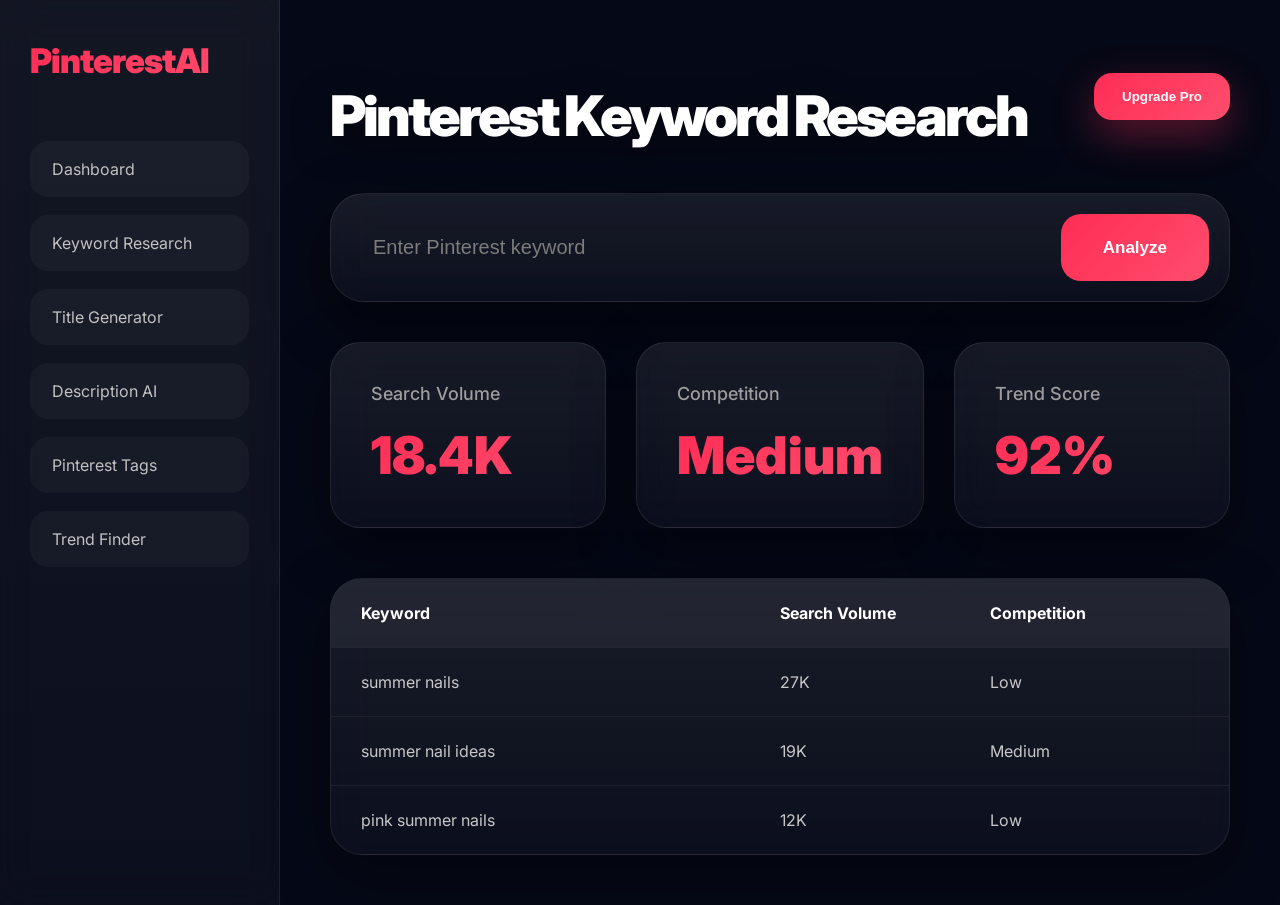
==== pages/dashboard.html @ be337a4b "dashboard added" ====
<!DOCTYPE html>
<html lang="en">

<head>

  <meta charset="UTF-8">
  <meta name="viewport" content="width=device-width, initial-scale=1.0">

  <title>PinterestAI Dashboard</title>

  <link rel="stylesheet" href="../css/style.css">

  <link rel="preconnect" href="https://fonts.googleapis.com">
  <link href="https://fonts.googleapis.com/css2?family=Inter:wght@300;400;500;600;700;800;900&display=swap" rel="stylesheet">

</head>

<body>

  <div class="dashboard">

    <!-- SIDEBAR -->

    <aside class="sidebar">

      <div class="sidebar-logo">
        PinterestAI
      </div>

      <div class="sidebar-links">

        <a href="#">Dashboard</a>
        <a href="#">Keyword Research</a>
        <a href="#">Title Generator</a>
        <a href="#">Description AI</a>
        <a href="#">Pinterest Tags</a>
        <a href="#">Trend Finder</a>

      </div>

    </aside>

    <!-- MAIN -->

    <main class="dashboard-main">

      <div class="dashboard-top">

        <h1>
          Pinterest Keyword Research
        </h1>

        <button>
          Upgrade Pro
        </button>

      </div>

      <!-- SEARCH -->

      <div class="research-box">

        <input
        type="text"
        placeholder="Enter Pinterest keyword">

        <button>
          Analyze
        </button>

      </div>

      <!-- STATS -->

      <div class="stats-grid">

        <div class="stat-card">

          <h3>Search Volume</h3>

          <p>18.4K</p>

        </div>

        <div class="stat-card">

          <h3>Competition</h3>

          <p>Medium</p>

        </div>

        <div class="stat-card">

          <h3>Trend Score</h3>

          <p>92%</p>

        </div>

      </div>

      <!-- KEYWORDS -->

      <div class="keyword-table">

        <div class="table-head">

          <span>Keyword</span>
          <span>Search Volume</span>
          <span>Competition</span>

        </div>

        <div class="table-row">

          <span>summer nails</span>
          <span>27K</span>
          <span>Low</span>

        </div>

        <div class="table-row">

          <span>summer nail ideas</span>
          <span>19K</span>
          <span>Medium</span>

        </div>

        <div class="table-row">

          <span>pink summer nails</span>
          <span>12K</span>
          <span>Low</span>

        </div>

      </div>

    </main>

  </div>

</body>

</html>
---- css/style.css ----
*{
  margin:0;
  padding:0;
  box-sizing:border-box;
}

body{
  font-family:'Inter',sans-serif;
  background:#050816;
  color:white;
  overflow-x:hidden;
  position:relative;
}

/* BACKGROUND */

.bg-blur{
  position:absolute;
  border-radius:50%;
  filter:blur(120px);
  z-index:-1;
}

.blur1{
  width:500px;
  height:500px;
  background:#ff2d55;
  top:-180px;
  left:-180px;
  opacity:0.22;
}

.blur2{
  width:450px;
  height:450px;
  background:#ff4d6d;
  right:-140px;
  bottom:-140px;
  opacity:0.14;
}

/* NAVBAR */

header{
  width:100%;
  display:flex;
  justify-content:space-between;
  align-items:center;
  padding:35px 90px;
  position:relative;
  z-index:100;
}

.logo{
  font-size:34px;
  font-weight:900;
  letter-spacing:-1px;
}

nav{
  display:flex;
  align-items:center;
  gap:35px;
}

nav a{
  color:#c3c3c3;
  text-decoration:none;
  font-size:15px;
  transition:0.35s;
}

nav a:hover{
  color:white;
}

nav button{
  border:none;
  background:
  linear-gradient(
  135deg,
  #ff2d55,
  #ff4d6d
  );

  color:white;

  padding:16px 30px;

  border-radius:18px;

  font-weight:700;

  cursor:pointer;

  transition:0.45s;

  box-shadow:
  0 12px 35px rgba(255,45,85,0.35);
}

nav button:hover{

  transform:
  translateY(-4px)
  scale(1.03);

  box-shadow:
  0 20px 50px rgba(255,45,85,0.45);
}

/* HERO */

.hero{

  width:100%;

  min-height:100vh;

  display:flex;

  flex-direction:column;

  justify-content:center;

  align-items:center;

  padding:120px 20px 90px;

  text-align:center;

  position:relative;

  overflow:hidden;
}

/* GRID EFFECT */

.hero::before{

  content:"";

  position:absolute;

  width:100%;
  height:100%;

  background-image:

  linear-gradient(
  rgba(255,255,255,0.03) 1px,
  transparent 1px
  ),

  linear-gradient(
  90deg,
  rgba(255,255,255,0.03) 1px,
  transparent 1px
  );

  background-size:70px 70px;

  opacity:0.22;

  z-index:-2;
}

/* GLOW */

.hero::after{

  content:"";

  position:absolute;

  width:850px;
  height:850px;

  background:
  radial-gradient(
  circle,
  rgba(255,45,85,0.22),
  transparent 70%
  );

  top:50%;
  left:50%;

  transform:
  translate(-50%,-50%);

  z-index:-1;
}

.badge{

  background:
  rgba(255,255,255,0.06);

  border:
  1px solid rgba(255,255,255,0.08);

  padding:15px 30px;

  border-radius:100px;

  font-size:14px;

  color:#d2d2d2;

  backdrop-filter:blur(20px);

  box-shadow:
  0 10px 30px rgba(0,0,0,0.35);
}

h1{

  font-size:120px;

  line-height:0.95;

  max-width:1250px;

  margin-top:40px;

  font-weight:900;

  letter-spacing:-7px;

  text-align:center;

  position:relative;

  z-index:2;

  text-shadow:
  0 10px 40px rgba(0,0,0,0.45);
}

h1 span{

  background:
  linear-gradient(
  135deg,
  #ff2d55,
  #ff4d6d
  );

  -webkit-background-clip:text;
  -webkit-text-fill-color:transparent;
}

.subtitle{

  max-width:820px;

  margin-top:34px;

  color:#9f9f9f;

  font-size:22px;

  line-height:1.9;
}

/* GENERATOR */

.generator-box{

  width:100%;

  max-width:1050px;

  margin-top:75px;

  background:
  linear-gradient(
  180deg,
  rgba(255,255,255,0.08),
  rgba(255,255,255,0.03)
  );

  border:
  1px solid rgba(255,255,255,0.08);

  border-radius:34px;

  padding:20px;

  display:flex;

  gap:20px;

  backdrop-filter:blur(24px);

  box-shadow:
  0 25px 80px rgba(0,0,0,0.45),
  0 0 60px rgba(255,45,85,0.08);

  position:relative;
}

.generator-box input{

  flex:1;

  background:transparent;

  border:none;

  outline:none;

  color:white;

  font-size:20px;

  padding:24px;
}

.generator-box input::placeholder{
  color:#777;
}

.generator-box button{

  border:none;

  background:
  linear-gradient(
  135deg,
  #ff2d55,
  #ff4d6d
  );

  color:white;

  padding:0 48px;

  border-radius:22px;

  font-size:18px;

  font-weight:700;

  cursor:pointer;

  transition:0.45s;

  position:relative;

  overflow:hidden;

  box-shadow:
  0 15px 45px rgba(255,45,85,0.35);
}

.generator-box button:hover{

  transform:
  translateY(-4px)
  scale(1.03);

  box-shadow:
  0 25px 60px rgba(255,45,85,0.45);
}

/* RESULTS */

#results{

  width:100%;

  max-width:1050px;

  margin-top:40px;
}

.result-card{

  background:
  linear-gradient(
  180deg,
  rgba(255,255,255,0.08),
  rgba(255,255,255,0.03)
  );

  border:
  1px solid rgba(255,255,255,0.08);

  border-radius:30px;

  padding:40px;

  margin-top:25px;

  font-size:24px;

  line-height:1.7;

  backdrop-filter:blur(20px);

  transition:0.45s;

  box-shadow:
  0 20px 60px rgba(0,0,0,0.35);
}

.result-card:hover{

  transform:
  translateY(-8px);

  box-shadow:
  0 30px 80px rgba(0,0,0,0.45);
}

.copy-btn{

  margin-top:28px;

  background:#10131d;

  border:none;

  color:white;

  padding:15px 26px;

  border-radius:16px;

  cursor:pointer;

  transition:0.35s;
}

.copy-btn:hover{
  background:#171b29;
}

/* FEATURES */

.features{

  width:100%;

  padding:160px 20px;

  position:relative;
}

.features h2{

  text-align:center;

  font-size:92px;

  font-weight:900;

  letter-spacing:-5px;

  background:
  linear-gradient(
  135deg,
  #ff2d55,
  #ff4d6d
  );

  -webkit-background-clip:text;
  -webkit-text-fill-color:transparent;
}

.feature-subtitle{

  text-align:center;

  color:#9f9f9f;

  max-width:780px;

  margin:30px auto 0;

  line-height:1.9;

  font-size:21px;
}

.feature-grid{

  width:100%;

  max-width:1450px;

  margin:100px auto 0;

  display:grid;

  grid-template-columns:repeat(3,1fr);

  gap:40px;
}

.feature-card{

  position:relative;

  overflow:hidden;

  background:
  linear-gradient(
  180deg,
  rgba(255,255,255,0.08),
  rgba(255,255,255,0.03)
  );

  border:
  1px solid rgba(255,255,255,0.08);

  border-radius:38px;

  padding:75px 45px;

  backdrop-filter:blur(24px);

  transition:0.5s;

  transform-style:preserve-3d;

  box-shadow:
  0 25px 70px rgba(0,0,0,0.45);
}

.feature-card:hover{

  transform:
  translateY(-14px)
  rotateX(5deg)
  rotateY(-5deg);

  box-shadow:
  0 40px 90px rgba(0,0,0,0.55),
  0 0 70px rgba(255,45,85,0.14);
}

.icon-circle{

  width:120px;
  height:120px;

  border-radius:50%;

  background:
  linear-gradient(
  135deg,
  #ff2d55,
  #ff4d6d
  );

  display:flex;

  justify-content:center;

  align-items:center;

  margin:auto;

  font-size:50px;

  box-shadow:
  0 20px 50px rgba(255,45,85,0.35);
}

.feature-card h3{

  text-align:center;

  margin-top:38px;

  font-size:38px;

  line-height:1.3;
}

.feature-card p{

  text-align:center;

  color:#9f9f9f;

  line-height:2;

  margin-top:24px;

  font-size:18px;
}

/* MOBILE */

@media(max-width:992px){

  h1{
    font-size:75px;
  }

  .feature-grid{
    grid-template-columns:1fr 1fr;
  }
}

@media(max-width:768px){

  header{
    flex-direction:column;
    gap:20px;
    padding:25px 20px;
  }

  nav{
    flex-wrap:wrap;
    justify-content:center;
  }

  h1{
    font-size:50px;
    letter-spacing:-2px;
  }

  .subtitle{
    font-size:17px;
  }

  .generator-box{
    flex-direction:column;
  }

  .generator-box button{
    height:65px;
  }

  .features h2{
    font-size:56px;
  }

  .feature-grid{
    grid-template-columns:1fr;
  }

  .feature-card{
    padding:55px 30px;
  }
}


/* =========================
DASHBOARD
========================= */

.dashboard{

  width:100%;
  min-height:100vh;

  display:flex;

  background:#050816;
}

/* SIDEBAR */

.sidebar{

  width:280px;

  min-height:100vh;

  background:
  linear-gradient(
  180deg,
  rgba(255,255,255,0.06),
  rgba(255,255,255,0.03)
  );

  border-right:
  1px solid rgba(255,255,255,0.08);

  backdrop-filter:blur(20px);

  padding:40px 30px;

  position:sticky;

  top:0;
}

.sidebar-logo{

  font-size:34px;

  font-weight:900;

  letter-spacing:-1px;

  margin-bottom:60px;

  background:
  linear-gradient(
  135deg,
  #ff2d55,
  #ff4d6d
  );

  -webkit-background-clip:text;
  -webkit-text-fill-color:transparent;
}

.sidebar-links{

  display:flex;

  flex-direction:column;

  gap:18px;
}

.sidebar-links a{

  text-decoration:none;

  color:#c2c2c2;

  padding:18px 22px;

  border-radius:18px;

  transition:0.35s;

  font-size:16px;

  background:
  rgba(255,255,255,0.03);
}

.sidebar-links a:hover{

  background:
  linear-gradient(
  135deg,
  #ff2d55,
  #ff4d6d
  );

  color:white;

  transform:translateX(6px);
}

/* MAIN */

.dashboard-main{

  flex:1;

  padding:50px;
}

/* TOP */

.dashboard-top{

  display:flex;

  justify-content:space-between;

  align-items:center;

  margin-bottom:50px;
}

.dashboard-top h1{

  font-size:56px;

  font-weight:900;

  letter-spacing:-3px;
}

.dashboard-top button{

  border:none;

  background:
  linear-gradient(
  135deg,
  #ff2d55,
  #ff4d6d
  );

  color:white;

  padding:16px 28px;

  border-radius:18px;

  font-weight:700;

  cursor:pointer;

  transition:0.4s;

  box-shadow:
  0 15px 40px rgba(255,45,85,0.35);
}

.dashboard-top button:hover{

  transform:
  translateY(-4px);

  box-shadow:
  0 25px 60px rgba(255,45,85,0.45);
}

/* SEARCH BOX */

.research-box{

  width:100%;

  background:
  linear-gradient(
  180deg,
  rgba(255,255,255,0.08),
  rgba(255,255,255,0.03)
  );

  border:
  1px solid rgba(255,255,255,0.08);

  border-radius:34px;

  padding:20px;

  display:flex;

  gap:20px;

  backdrop-filter:blur(20px);

  box-shadow:
  0 20px 60px rgba(0,0,0,0.45);
}

.research-box input{

  flex:1;

  background:transparent;

  border:none;

  outline:none;

  color:white;

  font-size:20px;

  padding:22px;
}

.research-box input::placeholder{
  color:#7c7c7c;
}

.research-box button{

  border:none;

  background:
  linear-gradient(
  135deg,
  #ff2d55,
  #ff4d6d
  );

  color:white;

  padding:0 42px;

  border-radius:20px;

  font-size:17px;

  font-weight:700;

  cursor:pointer;

  transition:0.4s;
}

.research-box button:hover{

  transform:
  translateY(-4px);

  box-shadow:
  0 20px 50px rgba(255,45,85,0.45);
}

/* STATS */

.stats-grid{

  width:100%;

  display:grid;

  grid-template-columns:
  repeat(3,1fr);

  gap:30px;

  margin-top:40px;
}

.stat-card{

  background:
  linear-gradient(
  180deg,
  rgba(255,255,255,0.08),
  rgba(255,255,255,0.03)
  );

  border:
  1px solid rgba(255,255,255,0.08);

  border-radius:30px;

  padding:40px;

  backdrop-filter:blur(20px);

  transition:0.4s;

  box-shadow:
  0 20px 60px rgba(0,0,0,0.35);
}

.stat-card:hover{

  transform:
  translateY(-8px);

  box-shadow:
  0 30px 80px rgba(0,0,0,0.45);
}

.stat-card h3{

  color:#9d9d9d;

  font-size:18px;

  font-weight:500;
}

.stat-card p{

  margin-top:20px;

  font-size:52px;

  font-weight:900;

  background:
  linear-gradient(
  135deg,
  #ff2d55,
  #ff4d6d
  );

  -webkit-background-clip:text;
  -webkit-text-fill-color:transparent;
}

/* TABLE */

.keyword-table{

  width:100%;

  margin-top:50px;

  background:
  linear-gradient(
  180deg,
  rgba(255,255,255,0.08),
  rgba(255,255,255,0.03)
  );

  border:
  1px solid rgba(255,255,255,0.08);

  border-radius:32px;

  overflow:hidden;

  backdrop-filter:blur(20px);

  box-shadow:
  0 20px 60px rgba(0,0,0,0.35);
}

.table-head,
.table-row{

  display:grid;

  grid-template-columns:
  2fr 1fr 1fr;

  padding:24px 30px;

  align-items:center;
}

.table-head{

  background:
  rgba(255,255,255,0.05);

  font-weight:700;

  color:white;
}

.table-row{

  border-top:
  1px solid rgba(255,255,255,0.06);

  color:#c8c8c8;

  transition:0.3s;
}

.table-row:hover{

  background:
  rgba(255,255,255,0.04);
}

/* MOBILE */

@media(max-width:992px){

  .dashboard{
    flex-direction:column;
  }

  .sidebar{

    width:100%;

    min-height:auto;

    position:relative;
  }

  .stats-grid{
    grid-template-columns:1fr;
  }

}

@media(max-width:768px){

  .dashboard-main{
    padding:25px;
  }

  .dashboard-top{

    flex-direction:column;

    gap:20px;

    align-items:flex-start;
  }

  .dashboard-top h1{
    font-size:38px;
  }

  .research-box{
    flex-direction:column;
  }

  .research-box button{
    height:60px;
  }

  .table-head,
  .table-row{

    grid-template-columns:1fr;

    gap:10px;
  }

}
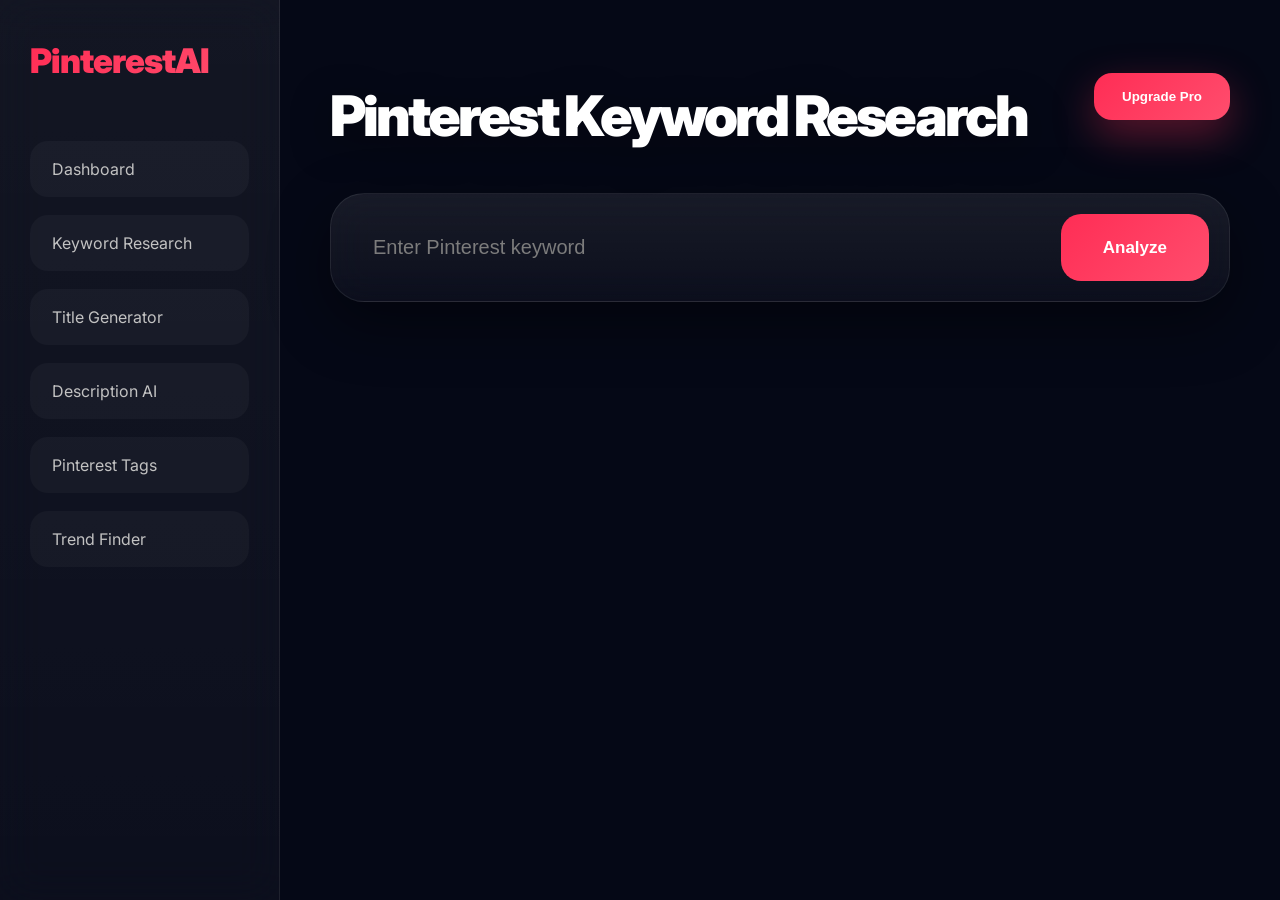
==== commit 5c2ff101: "dynamic dashboard working" ====
--- a/pages/dashboard.html
+++ b/pages/dashboard.html
@@ -11,6 +11,7 @@
   <link rel="stylesheet" href="../css/style.css">
 
   <link rel="preconnect" href="https://fonts.googleapis.com">
+
   <link href="https://fonts.googleapis.com/css2?family=Inter:wght@300;400;500;600;700;800;900&display=swap" rel="stylesheet">
 
 </head>
@@ -30,10 +31,15 @@
       <div class="sidebar-links">
 
         <a href="#">Dashboard</a>
+
         <a href="#">Keyword Research</a>
+
         <a href="#">Title Generator</a>
+
         <a href="#">Description AI</a>
+
         <a href="#">Pinterest Tags</a>
+
         <a href="#">Trend Finder</a>
 
       </div>
@@ -62,86 +68,25 @@
 
         <input
         type="text"
+        id="keyword"
         placeholder="Enter Pinterest keyword">
 
-        <button>
+        <button onclick="generateTitle()">
           Analyze
         </button>
 
       </div>
 
-      <!-- STATS -->
+      <!-- RESULTS -->
 
-      <div class="stats-grid">
-
-        <div class="stat-card">
-
-          <h3>Search Volume</h3>
-
-          <p>18.4K</p>
-
-        </div>
-
-        <div class="stat-card">
-
-          <h3>Competition</h3>
-
-          <p>Medium</p>
-
-        </div>
-
-        <div class="stat-card">
-
-          <h3>Trend Score</h3>
-
-          <p>92%</p>
-
-        </div>
-
-      </div>
-
-      <!-- KEYWORDS -->
-
-      <div class="keyword-table">
-
-        <div class="table-head">
-
-          <span>Keyword</span>
-          <span>Search Volume</span>
-          <span>Competition</span>
-
-        </div>
-
-        <div class="table-row">
-
-          <span>summer nails</span>
-          <span>27K</span>
-          <span>Low</span>
-
-        </div>
-
-        <div class="table-row">
-
-          <span>summer nail ideas</span>
-          <span>19K</span>
-          <span>Medium</span>
-
-        </div>
-
-        <div class="table-row">
-
-          <span>pink summer nails</span>
-          <span>12K</span>
-          <span>Low</span>
-
-        </div>
-
-      </div>
+      <div id="results"></div>
 
     </main>
 
   </div>
 
+  <script src="../js/script.js"></script>
+
 </body>
 
 </html>
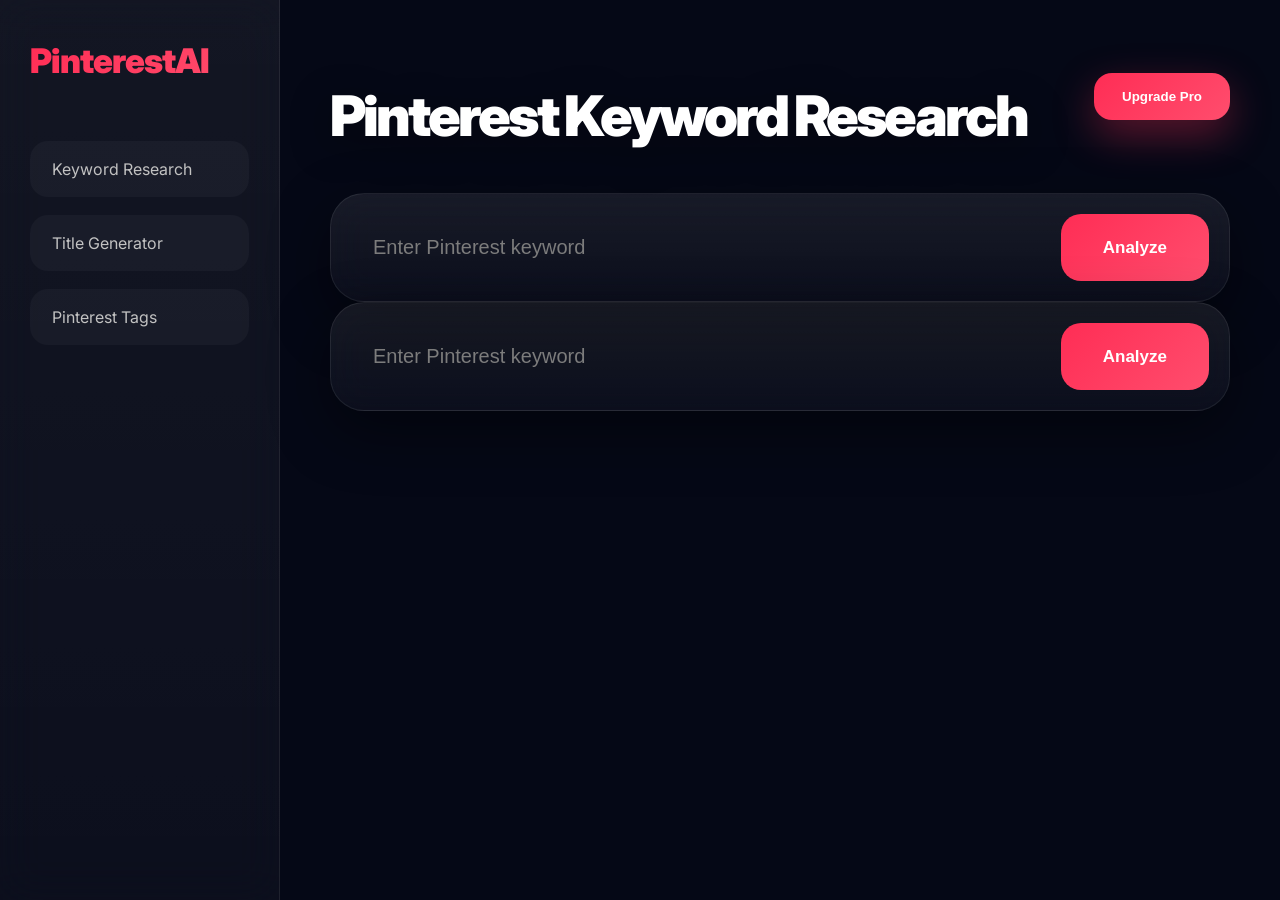
==== commit f926b938: "real dynamic tools added" ====
--- a/pages/dashboard.html
+++ b/pages/dashboard.html
@@ -28,21 +28,24 @@
         PinterestAI
       </div>
 
-      <div class="sidebar-links">
+     <div class="sidebar-links">
 
-        <a href="#">Dashboard</a>
+  <a href="#"
+  onclick="switchTool('keyword')">
+  Keyword Research
+  </a>
 
-        <a href="#">Keyword Research</a>
+  <a href="#"
+  onclick="switchTool('title')">
+  Title Generator
+  </a>
 
-        <a href="#">Title Generator</a>
+  <a href="#"
+  onclick="switchTool('tags')">
+  Pinterest Tags
+  </a>
 
-        <a href="#">Description AI</a>
-
-        <a href="#">Pinterest Tags</a>
-
-        <a href="#">Trend Finder</a>
-
-      </div>
+</div>
 
     </aside>
 
@@ -79,7 +82,28 @@
 
       <!-- RESULTS -->
 
-      <div id="results"></div>
+      <div id="dynamicContent">
+
+  <div class="tool-section">
+
+    <div class="research-box">
+
+      <input
+      type="text"
+      id="keyword"
+      placeholder="Enter Pinterest keyword">
+
+      <button onclick="generateKeywordResearch()">
+        Analyze
+      </button>
+
+    </div>
+
+    <div id="results"></div>
+
+  </div>
+
+</div>
 
     </main>
 
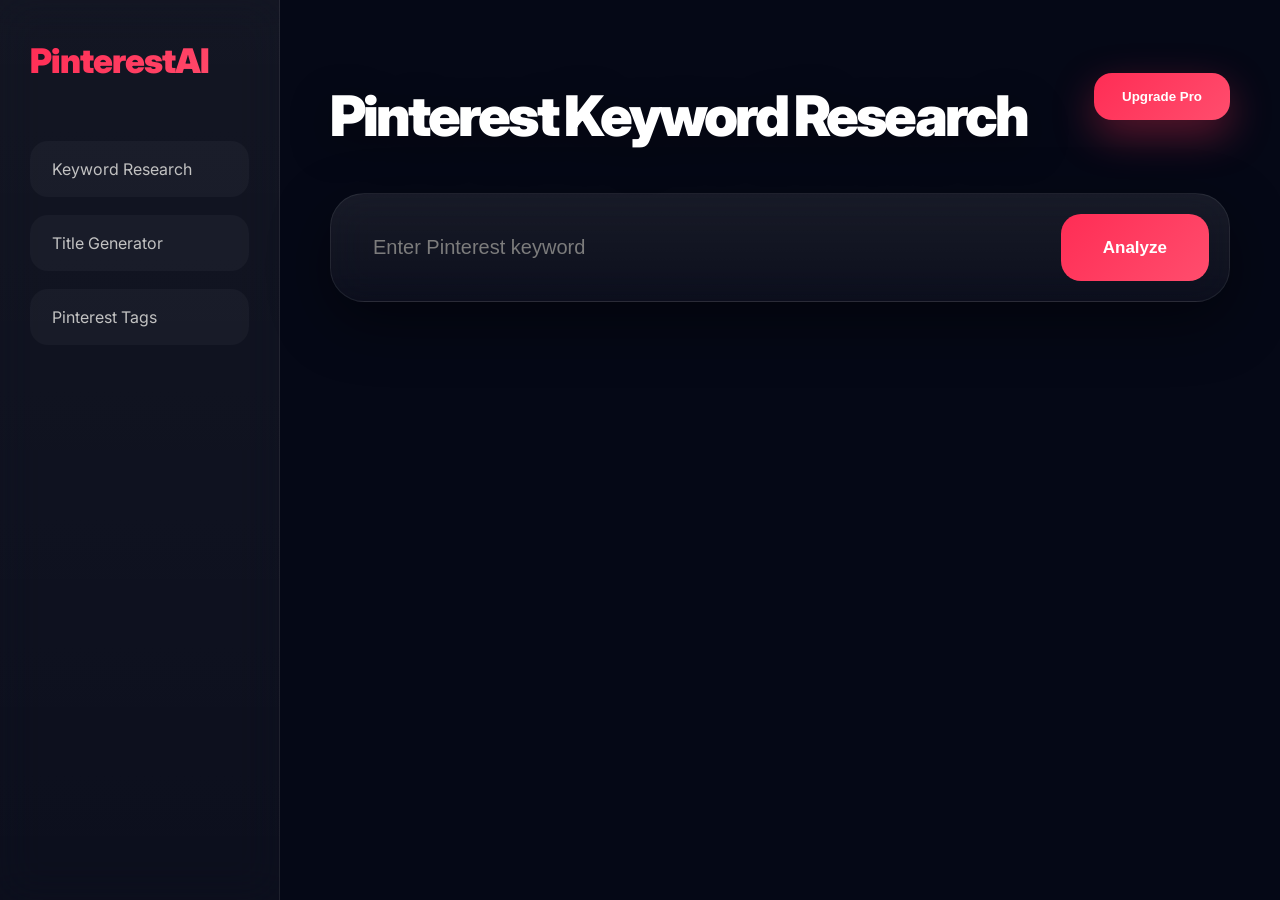
==== commit 9f44f257: "fixed dashboard duplicate issue" ====
--- a/pages/dashboard.html
+++ b/pages/dashboard.html
@@ -1,18 +1,24 @@
+
 <!DOCTYPE html>
 <html lang="en">
 
 <head>
 
   <meta charset="UTF-8">
-  <meta name="viewport" content="width=device-width, initial-scale=1.0">
+
+  <meta name="viewport"
+  content="width=device-width, initial-scale=1.0">
 
   <title>PinterestAI Dashboard</title>
 
-  <link rel="stylesheet" href="../css/style.css">
+  <link rel="stylesheet"
+  href="../css/style.css">
 
-  <link rel="preconnect" href="https://fonts.googleapis.com">
+  <link rel="preconnect"
+  href="https://fonts.googleapis.com">
 
-  <link href="https://fonts.googleapis.com/css2?family=Inter:wght@300;400;500;600;700;800;900&display=swap" rel="stylesheet">
+  <link href="https://fonts.googleapis.com/css2?family=Inter:wght@300;400;500;600;700;800;900&display=swap"
+  rel="stylesheet">
 
 </head>
 
@@ -28,24 +34,24 @@
         PinterestAI
       </div>
 
-     <div class="sidebar-links">
+      <div class="sidebar-links">
 
-  <a href="#"
-  onclick="switchTool('keyword')">
-  Keyword Research
-  </a>
+        <a href="#"
+        onclick="switchTool('keyword')">
+        Keyword Research
+        </a>
 
-  <a href="#"
-  onclick="switchTool('title')">
-  Title Generator
-  </a>
+        <a href="#"
+        onclick="switchTool('title')">
+        Title Generator
+        </a>
 
-  <a href="#"
-  onclick="switchTool('tags')">
-  Pinterest Tags
-  </a>
+        <a href="#"
+        onclick="switchTool('tags')">
+        Pinterest Tags
+        </a>
 
-</div>
+      </div>
 
     </aside>
 
@@ -65,45 +71,30 @@
 
       </div>
 
-      <!-- SEARCH -->
-
-      <div class="research-box">
-
-        <input
-        type="text"
-        id="keyword"
-        placeholder="Enter Pinterest keyword">
-
-        <button onclick="generateTitle()">
-          Analyze
-        </button>
-
-      </div>
-
-      <!-- RESULTS -->
+      <!-- DYNAMIC CONTENT -->
 
       <div id="dynamicContent">
 
-  <div class="tool-section">
+        <div class="tool-section">
 
-    <div class="research-box">
+          <div class="research-box">
 
-      <input
-      type="text"
-      id="keyword"
-      placeholder="Enter Pinterest keyword">
+            <input
+            type="text"
+            id="keyword"
+            placeholder="Enter Pinterest keyword">
 
-      <button onclick="generateKeywordResearch()">
-        Analyze
-      </button>
+            <button onclick="generateKeywordResearch()">
+              Analyze
+            </button>
 
-    </div>
+          </div>
 
-    <div id="results"></div>
+          <div id="results"></div>
 
-  </div>
+        </div>
 
-</div>
+      </div>
 
     </main>
 
